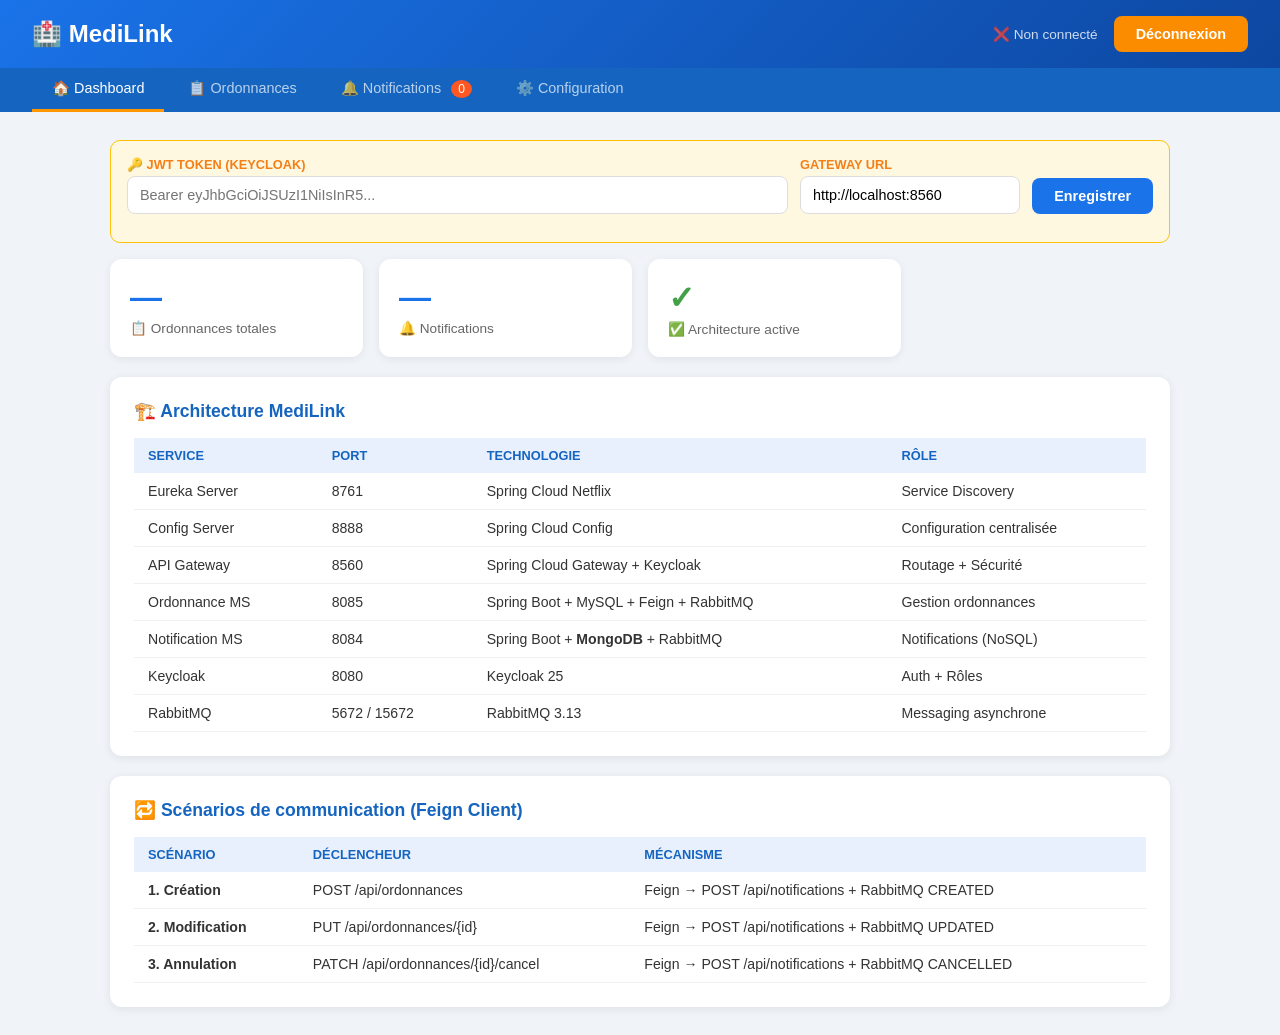
==== frontend/index.html @ 3131ebb3 "feat: add frontend dashboard with JWT auth" ====
<!DOCTYPE html>
<html lang="fr">
<head>
  <meta charset="UTF-8" />
  <meta name="viewport" content="width=device-width, initial-scale=1.0"/>
  <title>MediLink — Dashboard</title>
  <style>
    * { box-sizing: border-box; margin: 0; padding: 0; }
    body { font-family: 'Segoe UI', sans-serif; background: #f0f4f8; color: #333; }

    header {
      background: linear-gradient(135deg, #1a73e8, #0d47a1);
      color: white; padding: 16px 32px;
      display: flex; justify-content: space-between; align-items: center;
    }
    header h1 { font-size: 1.5rem; }
    .badge { background: #ff5722; color: white; border-radius: 50%; padding: 2px 7px; font-size: 0.75rem; margin-left: 6px; }

    nav { background: #1565c0; display: flex; gap: 4px; padding: 0 32px; }
    nav button {
      background: none; border: none; color: rgba(255,255,255,.7);
      padding: 12px 20px; cursor: pointer; font-size: 0.9rem; border-bottom: 3px solid transparent;
    }
    nav button.active, nav button:hover { color: white; border-bottom-color: #ff9800; }

    .container { max-width: 1100px; margin: 28px auto; padding: 0 20px; }

    .card {
      background: white; border-radius: 12px; box-shadow: 0 2px 10px rgba(0,0,0,.08);
      padding: 24px; margin-bottom: 20px;
    }
    .card h2 { font-size: 1.1rem; color: #1565c0; margin-bottom: 16px; display: flex; align-items: center; gap: 8px; }

    .form-row { display: flex; flex-wrap: wrap; gap: 12px; margin-bottom: 12px; }
    .form-group { display: flex; flex-direction: column; gap: 4px; flex: 1; min-width: 180px; }
    label { font-size: 0.8rem; color: #666; font-weight: 600; text-transform: uppercase; }
    input, textarea, select {
      padding: 10px 12px; border: 1.5px solid #ddd; border-radius: 8px;
      font-size: 0.9rem; outline: none; transition: border .2s;
    }
    input:focus, textarea:focus, select:focus { border-color: #1a73e8; }

    .btn {
      padding: 10px 22px; border: none; border-radius: 8px;
      cursor: pointer; font-weight: 600; font-size: 0.9rem; transition: all .2s;
    }
    .btn-primary { background: #1a73e8; color: white; }
    .btn-primary:hover { background: #1557b0; }
    .btn-danger  { background: #e53935; color: white; }
    .btn-danger:hover { background: #b71c1c; }
    .btn-warning { background: #fb8c00; color: white; }
    .btn-warning:hover { background: #e65100; }
    .btn-success { background: #43a047; color: white; }
    .btn-success:hover { background: #2e7d32; }

    table { width: 100%; border-collapse: collapse; font-size: 0.88rem; }
    th { background: #e8f0fe; color: #1565c0; padding: 10px 14px; text-align: left; font-size: 0.8rem; text-transform: uppercase; }
    td { padding: 10px 14px; border-bottom: 1px solid #f0f0f0; }
    tr:hover td { background: #fafafa; }

    .status-active   { background: #e8f5e9; color: #2e7d32; padding: 3px 10px; border-radius: 12px; font-size: 0.78rem; font-weight: 600; }
    .status-cancelled{ background: #ffebee; color: #c62828; padding: 3px 10px; border-radius: 12px; font-size: 0.78rem; font-weight: 600; }
    .status-sent     { background: #e3f2fd; color: #1565c0; padding: 3px 10px; border-radius: 12px; font-size: 0.78rem; font-weight: 600; }
    .status-read     { background: #f3e5f5; color: #6a1b9a; padding: 3px 10px; border-radius: 12px; font-size: 0.78rem; font-weight: 600; }

    .alert { padding: 12px 16px; border-radius: 8px; margin-bottom: 14px; font-size: 0.9rem; }
    .alert-success { background: #e8f5e9; color: #2e7d32; border-left: 4px solid #43a047; }
    .alert-error   { background: #ffebee; color: #c62828; border-left: 4px solid #e53935; }
    .alert-info    { background: #e3f2fd; color: #1565c0; border-left: 4px solid #1a73e8; }

    .tab-content { display: none; }
    .tab-content.active { display: block; }

    .grid3 { display: grid; grid-template-columns: repeat(auto-fill, minmax(220px, 1fr)); gap: 16px; margin-bottom: 20px; }
    .stat-card { background: white; border-radius: 12px; padding: 20px; box-shadow: 0 2px 8px rgba(0,0,0,.07); }
    .stat-card .value { font-size: 2rem; font-weight: 700; color: #1a73e8; }
    .stat-card .label { font-size: 0.85rem; color: #666; margin-top: 4px; }

    .token-section { background: #fff8e1; border: 1.5px solid #ffc107; border-radius: 10px; padding: 16px; margin-bottom: 16px; }
    .token-section label { color: #f57f17; }

    #msgBox { min-height: 20px; }
    #notifMsgBox { min-height: 20px; }
  </style>
</head>
<body>

<header>
  <h1>🏥 MediLink</h1>
  <div style="display:flex;align-items:center;gap:16px">
    <span id="tokenStatus" style="font-size:0.85rem;opacity:.8">Non connecté</span>
    <button class="btn btn-warning" onclick="clearToken()">Déconnexion</button>
  </div>
</header>

<nav>
  <button class="active" onclick="showTab('home', this)">🏠 Dashboard</button>
  <button onclick="showTab('ordonnances', this)">📋 Ordonnances</button>
  <button onclick="showTab('notifications', this)">🔔 Notifications <span class="badge" id="notifBadge">0</span></button>
  <button onclick="showTab('config', this)">⚙️ Configuration</button>
</nav>

<div class="container">

  <!-- ===== TOKEN CONFIG ===== -->
  <div class="token-section">
    <div class="form-row" style="align-items:flex-end">
      <div class="form-group" style="flex:3">
        <label>🔑 JWT Token (Keycloak)</label>
        <input type="text" id="jwtToken" placeholder="Bearer eyJhbGciOiJSUzI1NiIsInR5..." />
      </div>
      <div class="form-group" style="flex:1;min-width:140px">
        <label>Gateway URL</label>
        <input type="text" id="gatewayUrl" value="http://localhost:8560" />
      </div>
      <button class="btn btn-primary" onclick="saveConfig()">Enregistrer</button>
    </div>
  </div>

  <!-- ===== HOME ===== -->
  <div id="tab-home" class="tab-content active">
    <div class="grid3">
      <div class="stat-card">
        <div class="value" id="statOrd">—</div>
        <div class="label">📋 Ordonnances totales</div>
      </div>
      <div class="stat-card">
        <div class="value" id="statNotif">—</div>
        <div class="label">🔔 Notifications</div>
      </div>
      <div class="stat-card">
        <div class="value" style="color:#43a047">✓</div>
        <div class="label">✅ Architecture active</div>
      </div>
    </div>

    <div class="card">
      <h2>🏗️ Architecture MediLink</h2>
      <table>
        <thead><tr><th>Service</th><th>Port</th><th>Technologie</th><th>Rôle</th></tr></thead>
        <tbody>
          <tr><td>Eureka Server</td><td>8761</td><td>Spring Cloud Netflix</td><td>Service Discovery</td></tr>
          <tr><td>Config Server</td><td>8888</td><td>Spring Cloud Config</td><td>Configuration centralisée</td></tr>
          <tr><td>API Gateway</td><td>8560</td><td>Spring Cloud Gateway + Keycloak</td><td>Routage + Sécurité</td></tr>
          <tr><td>Ordonnance MS</td><td>8085</td><td>Spring Boot + MySQL + Feign + RabbitMQ</td><td>Gestion ordonnances</td></tr>
          <tr><td>Notification MS</td><td>8084</td><td>Spring Boot + <strong>MongoDB</strong> + RabbitMQ</td><td>Notifications (NoSQL)</td></tr>
          <tr><td>Keycloak</td><td>8080</td><td>Keycloak 25</td><td>Auth + Rôles</td></tr>
          <tr><td>RabbitMQ</td><td>5672 / 15672</td><td>RabbitMQ 3.13</td><td>Messaging asynchrone</td></tr>
        </tbody>
      </table>
    </div>

    <div class="card">
      <h2>🔁 Scénarios de communication (Feign Client)</h2>
      <table>
        <thead><tr><th>Scénario</th><th>Déclencheur</th><th>Mécanisme</th></tr></thead>
        <tbody>
          <tr><td><strong>1. Création</strong></td><td>POST /api/ordonnances</td><td>Feign → POST /api/notifications + RabbitMQ CREATED</td></tr>
          <tr><td><strong>2. Modification</strong></td><td>PUT /api/ordonnances/{id}</td><td>Feign → POST /api/notifications + RabbitMQ UPDATED</td></tr>
          <tr><td><strong>3. Annulation</strong></td><td>PATCH /api/ordonnances/{id}/cancel</td><td>Feign → POST /api/notifications + RabbitMQ CANCELLED</td></tr>
        </tbody>
      </table>
    </div>
  </div>

  <!-- ===== ORDONNANCES ===== -->
  <div id="tab-ordonnances" class="tab-content">
    <div id="msgBox"></div>

    <div class="card">
      <h2>➕ Créer une ordonnance</h2>
      <div class="form-row">
        <div class="form-group">
          <label>ID Médecin</label>
          <input type="number" id="doctorId" value="1" />
        </div>
        <div class="form-group">
          <label>Nom Médecin</label>
          <input type="text" id="doctorName" value="Dr. Ben Ali" />
        </div>
        <div class="form-group">
          <label>ID Patient</label>
          <input type="number" id="patientId" value="2" />
        </div>
        <div class="form-group">
          <label>Nom Patient</label>
          <input type="text" id="patientName" value="Ahmed Trabelsi" />
        </div>
      </div>
      <div class="form-row">
        <div class="form-group" style="flex:2">
          <label>Diagnostic</label>
          <input type="text" id="diagnosis" value="Hypertension artérielle" />
        </div>
        <div class="form-group" style="flex:2">
          <label>Médicaments (séparés par virgule)</label>
          <input type="text" id="medications" value="Amlodipine 5mg, Lisinopril 10mg" />
        </div>
      </div>
      <div class="form-row">
        <div class="form-group">
          <label>Notes</label>
          <input type="text" id="notes" value="Prendre le matin à jeun" />
        </div>
      </div>
      <button class="btn btn-primary" onclick="createOrdonnance()">Créer l'ordonnance</button>
    </div>

    <div class="card">
      <h2>📋 Liste des ordonnances</h2>
      <div style="display:flex;gap:10px;margin-bottom:14px">
        <button class="btn btn-primary" onclick="loadOrdonnances()">🔄 Actualiser</button>
        <input type="number" id="filterPatientId" placeholder="Filtrer par patientId" style="padding:8px 12px;border:1.5px solid #ddd;border-radius:8px;"/>
        <button class="btn btn-warning" onclick="filterByPatient()">Filtrer</button>
      </div>
      <div id="ordonnancesTable"><em style="color:#999">Cliquez sur Actualiser...</em></div>
    </div>
  </div>

  <!-- ===== NOTIFICATIONS ===== -->
  <div id="tab-notifications" class="tab-content">
    <div id="notifMsgBox"></div>

    <div class="card">
      <h2>🔔 Notifications par utilisateur</h2>
      <div class="form-row" style="align-items:flex-end">
        <div class="form-group">
          <label>User ID</label>
          <input type="number" id="notifUserId" value="2" />
        </div>
        <button class="btn btn-primary" onclick="loadNotifications()">Charger</button>
        <button class="btn btn-primary" onclick="loadAllNotifications()">Toutes les notifs</button>
      </div>
    </div>

    <div class="card">
      <h2>📬 Résultat</h2>
      <div id="notificationsTable"><em style="color:#999">Cliquez sur Charger...</em></div>
    </div>
  </div>

  <!-- ===== CONFIG ===== -->
  <div id="tab-config" class="tab-content">
    <div class="card">
      <h2>⚙️ Obtenir un Token Keycloak</h2>
      <div class="alert alert-info">
        Configurez le realm <strong>medilink</strong> dans Keycloak sur <a href="http://localhost:8080" target="_blank">http://localhost:8080</a>
        puis créez les rôles : <strong>DOCTOR</strong>, <strong>PATIENT</strong>, <strong>ADMIN</strong>
      </div>
      <div class="form-row">
        <div class="form-group">
          <label>Username</label>
          <input type="text" id="kcUser" value="doctor1" />
        </div>
        <div class="form-group">
          <label>Password</label>
          <input type="password" id="kcPass" value="password" />
        </div>
        <div class="form-group">
          <label>Client ID</label>
          <input type="text" id="kcClient" value="medilink-client" />
        </div>
      </div>
      <button class="btn btn-primary" onclick="getToken()">Obtenir Token</button>
      <div id="tokenResult" style="margin-top:12px;word-break:break-all;font-size:0.8rem;"></div>
    </div>

    <div class="card">
      <h2>📖 Guide de démarrage rapide</h2>
      <ol style="padding-left:20px;line-height:2">
        <li>Lancer : <code>docker-compose up --build</code></li>
        <li>Attendre que tous les services soient UP (~2-3 min)</li>
        <li>Ouvrir Keycloak : <a href="http://localhost:8080" target="_blank">http://localhost:8080</a> (admin/admin)</li>
        <li>Créer realm <strong>medilink</strong> avec client <strong>medilink-client</strong></li>
        <li>Créer rôles : <strong>DOCTOR</strong>, <strong>PATIENT</strong>, <strong>ADMIN</strong></li>
        <li>Créer un user avec rôle DOCTOR, obtenir son token ici</li>
        <li>Coller le token dans le champ JWT en haut et tester les APIs</li>
        <li>Eureka : <a href="http://localhost:8761" target="_blank">http://localhost:8761</a></li>
        <li>RabbitMQ UI : <a href="http://localhost:15672" target="_blank">http://localhost:15672</a> (guest/guest)</li>
        <li>Swagger Ordonnances : <a href="http://localhost:8085/swagger-ui.html" target="_blank">http://localhost:8085/swagger-ui.html</a></li>
        <li>Swagger Notifications : <a href="http://localhost:8084/swagger-ui.html" target="_blank">http://localhost:8084/swagger-ui.html</a></li>
      </ol>
    </div>
  </div>

</div>

<script>
  let TOKEN = localStorage.getItem('ml_token') || '';
  let GATEWAY = localStorage.getItem('ml_gateway') || 'http://localhost:8560';

  document.getElementById('jwtToken').value = TOKEN;
  document.getElementById('gatewayUrl').value = GATEWAY;
  updateTokenStatus();

  function saveConfig() {
    TOKEN = document.getElementById('jwtToken').value.trim();
    GATEWAY = document.getElementById('gatewayUrl').value.trim();
    localStorage.setItem('ml_token', TOKEN);
    localStorage.setItem('ml_gateway', GATEWAY);
    updateTokenStatus();
    showMsg('msgBox', 'Configuration enregistrée!', 'success');
  }

  function clearToken() {
    TOKEN = ''; localStorage.removeItem('ml_token');
    document.getElementById('jwtToken').value = '';
    updateTokenStatus();
  }

  function updateTokenStatus() {
    const el = document.getElementById('tokenStatus');
    el.textContent = TOKEN ? '✅ Token configuré' : '❌ Non connecté';
  }

  function headers() {
    return { 'Content-Type': 'application/json', 'Authorization': 'Bearer ' + TOKEN };
  }

  function showMsg(box, msg, type) {
    document.getElementById(box).innerHTML =
      `<div class="alert alert-${type}">${msg}</div>`;
    setTimeout(() => { document.getElementById(box).innerHTML = ''; }, 4000);
  }

  function showTab(name, btn) {
    document.querySelectorAll('.tab-content').forEach(t => t.classList.remove('active'));
    document.querySelectorAll('nav button').forEach(b => b.classList.remove('active'));
    document.getElementById('tab-' + name).classList.add('active');
    btn.classList.add('active');
    if (name === 'home') loadStats();
  }

  // ===== ORDONNANCES =====
  async function createOrdonnance() {
    const meds = document.getElementById('medications').value.split(',').map(m => m.trim());
    const body = {
      doctorId: +document.getElementById('doctorId').value,
      doctorName: document.getElementById('doctorName').value,
      patientId: +document.getElementById('patientId').value,
      patientName: document.getElementById('patientName').value,
      diagnosis: document.getElementById('diagnosis').value,
      medications: meds,
      notes: document.getElementById('notes').value
    };
    try {
      const res = await fetch(GATEWAY + '/api/ordonnances', {
        method: 'POST', headers: headers(), body: JSON.stringify(body)
      });
      if (res.ok) {
        const data = await res.json();
        showMsg('msgBox', `✅ Ordonnance #${data.id} créée! Le patient a été notifié via Feign + RabbitMQ.`, 'success');
        loadOrdonnances();
      } else {
        showMsg('msgBox', `❌ Erreur ${res.status}: ${await res.text()}`, 'error');
      }
    } catch(e) {
      showMsg('msgBox', '❌ Impossible de joindre le Gateway. Vérifiez que les services sont démarrés.', 'error');
    }
  }

  async function loadOrdonnances() {
    try {
      const res = await fetch(GATEWAY + '/api/ordonnances', { headers: headers() });
      if (!res.ok) { showMsg('msgBox', `❌ Erreur ${res.status}`, 'error'); return; }
      const data = await res.json();
      renderOrdonnances(data);
    } catch(e) {
      document.getElementById('ordonnancesTable').innerHTML = '<em style="color:red">Erreur de connexion.</em>';
    }
  }

  async function filterByPatient() {
    const pid = document.getElementById('filterPatientId').value;
    if (!pid) { loadOrdonnances(); return; }
    try {
      const res = await fetch(GATEWAY + '/api/ordonnances/patient/' + pid, { headers: headers() });
      const data = await res.json();
      renderOrdonnances(data);
    } catch(e) {
      showMsg('msgBox', '❌ Erreur filtrage.', 'error');
    }
  }

  function renderOrdonnances(data) {
    if (!data.length) { document.getElementById('ordonnancesTable').innerHTML = '<em>Aucune ordonnance.</em>'; return; }
    let html = `<table><thead><tr><th>ID</th><th>Patient</th><th>Médecin</th><th>Diagnostic</th><th>Date</th><th>Statut</th><th>Actions</th></tr></thead><tbody>`;
    data.forEach(o => {
      const s = (o.status||'ACTIVE').toLowerCase();
      html += `<tr>
        <td>${o.id}</td><td>${o.patientName}</td><td>${o.doctorName}</td>
        <td>${o.diagnosis}</td><td>${o.dateCreation||'—'}</td>
        <td><span class="status-${s}">${o.status||'ACTIVE'}</span></td>
        <td style="display:flex;gap:6px">
          <button class="btn btn-warning" style="padding:5px 10px;font-size:0.8rem" onclick="cancelOrdonnance(${o.id})">Annuler</button>
          <button class="btn btn-danger" style="padding:5px 10px;font-size:0.8rem" onclick="deleteOrdonnance(${o.id})">Suppr.</button>
        </td>
      </tr>`;
    });
    html += '</tbody></table>';
    document.getElementById('ordonnancesTable').innerHTML = html;
  }

  async function cancelOrdonnance(id) {
    try {
      const res = await fetch(GATEWAY + '/api/ordonnances/' + id + '/cancel', { method: 'PATCH', headers: headers() });
      if (res.ok) {
        showMsg('msgBox', `✅ Ordonnance #${id} annulée! Patient notifié via Feign (Scénario 3).`, 'success');
        loadOrdonnances();
      } else showMsg('msgBox', `❌ Erreur ${res.status}`, 'error');
    } catch(e) { showMsg('msgBox', '❌ Erreur connexion.', 'error'); }
  }

  async function deleteOrdonnance(id) {
    if (!confirm('Supprimer l\'ordonnance #' + id + ' ?')) return;
    try {
      const res = await fetch(GATEWAY + '/api/ordonnances/' + id, { method: 'DELETE', headers: headers() });
      if (res.ok) { showMsg('msgBox', `✅ Ordonnance #${id} supprimée.`, 'success'); loadOrdonnances(); }
      else showMsg('msgBox', `❌ Erreur ${res.status}`, 'error');
    } catch(e) { showMsg('msgBox', '❌ Erreur connexion.', 'error'); }
  }

  // ===== NOTIFICATIONS =====
  async function loadNotifications() {
    const uid = document.getElementById('notifUserId').value;
    try {
      const res = await fetch(GATEWAY + '/api/notifications/user/' + uid, { headers: headers() });
      const data = await res.json();
      renderNotifications(data);
      document.getElementById('notifBadge').textContent = data.filter(n => n.status === 'SENT').length;
    } catch(e) {
      document.getElementById('notificationsTable').innerHTML = '<em style="color:red">Erreur de connexion.</em>';
    }
  }

  async function loadAllNotifications() {
    try {
      const res = await fetch(GATEWAY + '/api/notifications', { headers: headers() });
      const data = await res.json();
      renderNotifications(data);
    } catch(e) {
      document.getElementById('notificationsTable').innerHTML = '<em style="color:red">Erreur.</em>';
    }
  }

  function renderNotifications(data) {
    if (!data.length) { document.getElementById('notificationsTable').innerHTML = '<em>Aucune notification.</em>'; return; }
    let html = `<table><thead><tr><th>ID</th><th>Type</th><th>Message</th><th>Statut</th><th>Date</th><th>Action</th></tr></thead><tbody>`;
    data.forEach(n => {
      const s = (n.status||'').toLowerCase();
      html += `<tr>
        <td style="font-size:0.75rem">${n.id}</td>
        <td><code style="font-size:0.78rem">${n.type}</code></td>
        <td style="max-width:300px;font-size:0.82rem">${n.message}</td>
        <td><span class="status-${s}">${n.status}</span></td>
        <td style="font-size:0.8rem">${n.createdAt ? n.createdAt.replace('T',' ').substring(0,16) : '—'}</td>
        <td>${n.status === 'SENT'
          ? `<button class="btn btn-success" style="padding:4px 10px;font-size:0.78rem" onclick="markRead('${n.id}')">Lu</button>`
          : '✓'}</td>
      </tr>`;
    });
    html += '</tbody></table>';
    document.getElementById('notificationsTable').innerHTML = html;
  }

  async function markRead(id) {
    try {
      await fetch(GATEWAY + '/api/notifications/' + id + '/read', { method: 'PATCH', headers: headers() });
      loadNotifications();
    } catch(e) {}
  }

  // ===== STATS =====
  async function loadStats() {
    try {
      const res = await fetch(GATEWAY + '/api/ordonnances', { headers: headers() });
      if (res.ok) document.getElementById('statOrd').textContent = (await res.json()).length;
    } catch(e) {}
    try {
      const res = await fetch(GATEWAY + '/api/notifications', { headers: headers() });
      if (res.ok) document.getElementById('statNotif').textContent = (await res.json()).length;
    } catch(e) {}
  }

  // ===== TOKEN =====
  async function getToken() {
    const user = document.getElementById('kcUser').value;
    const pass = document.getElementById('kcPass').value;
    const client = document.getElementById('kcClient').value;
    const url = 'http://localhost:8080/realms/medilink/protocol/openid-connect/token';
    try {
      const res = await fetch(url, {
        method: 'POST',
        headers: { 'Content-Type': 'application/x-www-form-urlencoded' },
        body: new URLSearchParams({
          grant_type: 'password', client_id: client,
          username: user, password: pass
        })
      });
      const data = await res.json();
      if (data.access_token) {
        TOKEN = data.access_token;
        localStorage.setItem('ml_token', TOKEN);
        document.getElementById('jwtToken').value = TOKEN;
        document.getElementById('tokenResult').innerHTML = `<div class="alert alert-success">✅ Token obtenu! Valide ${data.expires_in}s.<br><small>${TOKEN.substring(0,80)}...</small></div>`;
        updateTokenStatus();
      } else {
        document.getElementById('tokenResult').innerHTML = `<div class="alert alert-error">❌ ${JSON.stringify(data)}</div>`;
      }
    } catch(e) {
      document.getElementById('tokenResult').innerHTML = `<div class="alert alert-error">❌ Keycloak inaccessible. Vérifiez qu'il tourne sur le port 8080.</div>`;
    }
  }
</script>
</body>
</html>
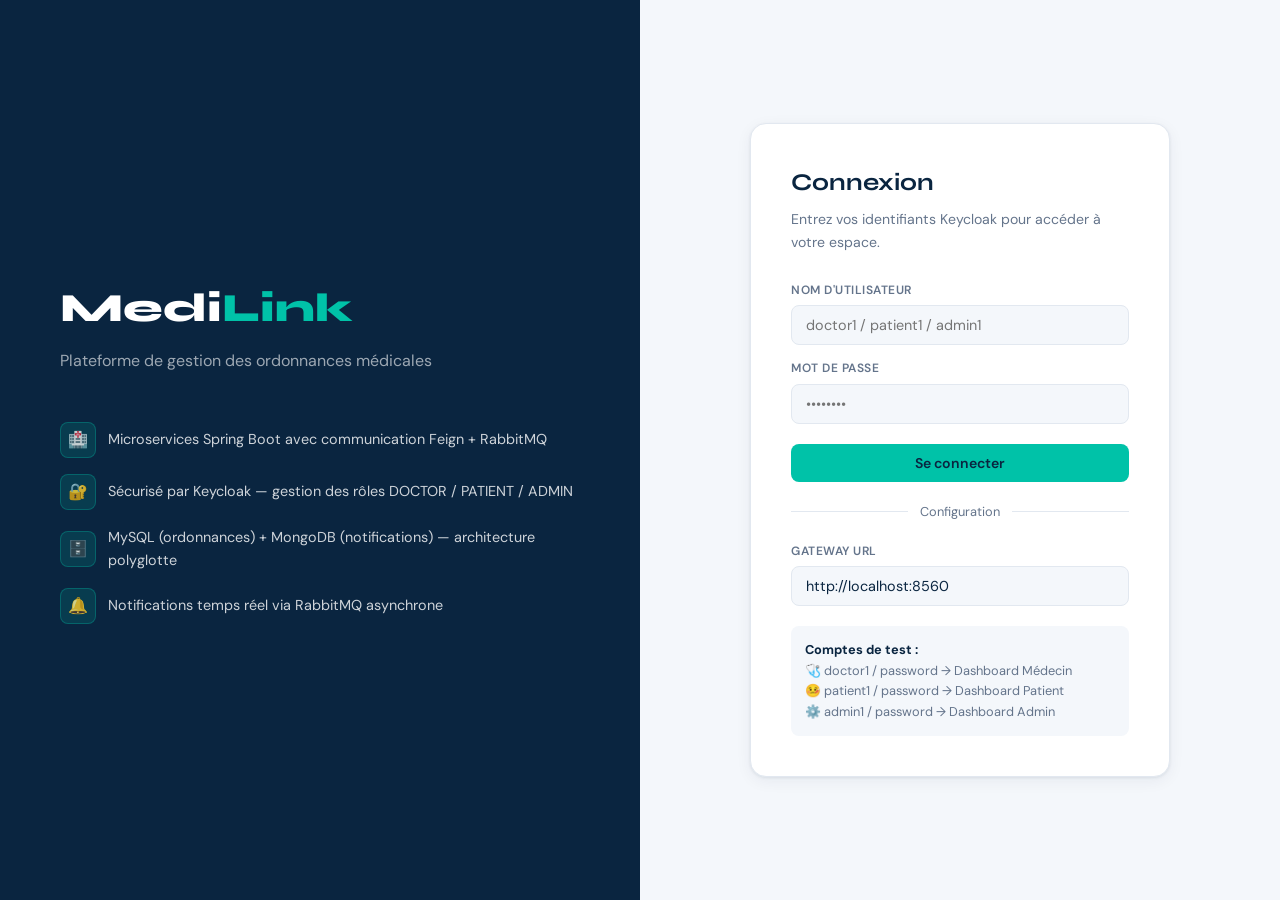
==== commit 762b6c58: "Update frontend dashboards and assets" ====
--- a/frontend/index.html
+++ b/frontend/index.html
@@ -1,516 +1,120 @@
 <!DOCTYPE html>
 <html lang="fr">
 <head>
-  <meta charset="UTF-8" />
+  <meta charset="UTF-8"/>
   <meta name="viewport" content="width=device-width, initial-scale=1.0"/>
-  <title>MediLink — Dashboard</title>
-  <style>
-    * { box-sizing: border-box; margin: 0; padding: 0; }
-    body { font-family: 'Segoe UI', sans-serif; background: #f0f4f8; color: #333; }
-
-    header {
-      background: linear-gradient(135deg, #1a73e8, #0d47a1);
-      color: white; padding: 16px 32px;
-      display: flex; justify-content: space-between; align-items: center;
-    }
-    header h1 { font-size: 1.5rem; }
-    .badge { background: #ff5722; color: white; border-radius: 50%; padding: 2px 7px; font-size: 0.75rem; margin-left: 6px; }
-
-    nav { background: #1565c0; display: flex; gap: 4px; padding: 0 32px; }
-    nav button {
-      background: none; border: none; color: rgba(255,255,255,.7);
-      padding: 12px 20px; cursor: pointer; font-size: 0.9rem; border-bottom: 3px solid transparent;
-    }
-    nav button.active, nav button:hover { color: white; border-bottom-color: #ff9800; }
-
-    .container { max-width: 1100px; margin: 28px auto; padding: 0 20px; }
-
-    .card {
-      background: white; border-radius: 12px; box-shadow: 0 2px 10px rgba(0,0,0,.08);
-      padding: 24px; margin-bottom: 20px;
-    }
-    .card h2 { font-size: 1.1rem; color: #1565c0; margin-bottom: 16px; display: flex; align-items: center; gap: 8px; }
-
-    .form-row { display: flex; flex-wrap: wrap; gap: 12px; margin-bottom: 12px; }
-    .form-group { display: flex; flex-direction: column; gap: 4px; flex: 1; min-width: 180px; }
-    label { font-size: 0.8rem; color: #666; font-weight: 600; text-transform: uppercase; }
-    input, textarea, select {
-      padding: 10px 12px; border: 1.5px solid #ddd; border-radius: 8px;
-      font-size: 0.9rem; outline: none; transition: border .2s;
-    }
-    input:focus, textarea:focus, select:focus { border-color: #1a73e8; }
-
-    .btn {
-      padding: 10px 22px; border: none; border-radius: 8px;
-      cursor: pointer; font-weight: 600; font-size: 0.9rem; transition: all .2s;
-    }
-    .btn-primary { background: #1a73e8; color: white; }
-    .btn-primary:hover { background: #1557b0; }
-    .btn-danger  { background: #e53935; color: white; }
-    .btn-danger:hover { background: #b71c1c; }
-    .btn-warning { background: #fb8c00; color: white; }
-    .btn-warning:hover { background: #e65100; }
-    .btn-success { background: #43a047; color: white; }
-    .btn-success:hover { background: #2e7d32; }
-
-    table { width: 100%; border-collapse: collapse; font-size: 0.88rem; }
-    th { background: #e8f0fe; color: #1565c0; padding: 10px 14px; text-align: left; font-size: 0.8rem; text-transform: uppercase; }
-    td { padding: 10px 14px; border-bottom: 1px solid #f0f0f0; }
-    tr:hover td { background: #fafafa; }
-
-    .status-active   { background: #e8f5e9; color: #2e7d32; padding: 3px 10px; border-radius: 12px; font-size: 0.78rem; font-weight: 600; }
-    .status-cancelled{ background: #ffebee; color: #c62828; padding: 3px 10px; border-radius: 12px; font-size: 0.78rem; font-weight: 600; }
-    .status-sent     { background: #e3f2fd; color: #1565c0; padding: 3px 10px; border-radius: 12px; font-size: 0.78rem; font-weight: 600; }
-    .status-read     { background: #f3e5f5; color: #6a1b9a; padding: 3px 10px; border-radius: 12px; font-size: 0.78rem; font-weight: 600; }
-
-    .alert { padding: 12px 16px; border-radius: 8px; margin-bottom: 14px; font-size: 0.9rem; }
-    .alert-success { background: #e8f5e9; color: #2e7d32; border-left: 4px solid #43a047; }
-    .alert-error   { background: #ffebee; color: #c62828; border-left: 4px solid #e53935; }
-    .alert-info    { background: #e3f2fd; color: #1565c0; border-left: 4px solid #1a73e8; }
-
-    .tab-content { display: none; }
-    .tab-content.active { display: block; }
-
-    .grid3 { display: grid; grid-template-columns: repeat(auto-fill, minmax(220px, 1fr)); gap: 16px; margin-bottom: 20px; }
-    .stat-card { background: white; border-radius: 12px; padding: 20px; box-shadow: 0 2px 8px rgba(0,0,0,.07); }
-    .stat-card .value { font-size: 2rem; font-weight: 700; color: #1a73e8; }
-    .stat-card .label { font-size: 0.85rem; color: #666; margin-top: 4px; }
-
-    .token-section { background: #fff8e1; border: 1.5px solid #ffc107; border-radius: 10px; padding: 16px; margin-bottom: 16px; }
-    .token-section label { color: #f57f17; }
-
-    #msgBox { min-height: 20px; }
-    #notifMsgBox { min-height: 20px; }
-  </style>
+  <title>MediLink — Connexion</title>
+  <link rel="stylesheet" href="assets/css/medilink.css"/>
 </head>
 <body>
+<div class="login-page">
 
-<header>
-  <h1>🏥 MediLink</h1>
-  <div style="display:flex;align-items:center;gap:16px">
-    <span id="tokenStatus" style="font-size:0.85rem;opacity:.8">Non connecté</span>
-    <button class="btn btn-warning" onclick="clearToken()">Déconnexion</button>
-  </div>
-</header>
+  <!-- LEFT: branding -->
+  <div class="login-left">
+    <div class="login-brand">Medi<span>Link</span></div>
+    <div class="login-subtitle">Plateforme de gestion des ordonnances médicales</div>
 
-<nav>
-  <button class="active" onclick="showTab('home', this)">🏠 Dashboard</button>
-  <button onclick="showTab('ordonnances', this)">📋 Ordonnances</button>
-  <button onclick="showTab('notifications', this)">🔔 Notifications <span class="badge" id="notifBadge">0</span></button>
-  <button onclick="showTab('config', this)">⚙️ Configuration</button>
-</nav>
-
-<div class="container">
-
-  <!-- ===== TOKEN CONFIG ===== -->
-  <div class="token-section">
-    <div class="form-row" style="align-items:flex-end">
-      <div class="form-group" style="flex:3">
-        <label>🔑 JWT Token (Keycloak)</label>
-        <input type="text" id="jwtToken" placeholder="Bearer eyJhbGciOiJSUzI1NiIsInR5..." />
+    <div class="login-features">
+      <div class="login-feature">
+        <div class="login-feature-icon">🏥</div>
+        <div>Microservices Spring Boot avec communication Feign + RabbitMQ</div>
       </div>
-      <div class="form-group" style="flex:1;min-width:140px">
-        <label>Gateway URL</label>
-        <input type="text" id="gatewayUrl" value="http://localhost:8560" />
+      <div class="login-feature">
+        <div class="login-feature-icon">🔐</div>
+        <div>Sécurisé par Keycloak — gestion des rôles DOCTOR / PATIENT / ADMIN</div>
       </div>
-      <button class="btn btn-primary" onclick="saveConfig()">Enregistrer</button>
+      <div class="login-feature">
+        <div class="login-feature-icon">🗄️</div>
+        <div>MySQL (ordonnances) + MongoDB (notifications) — architecture polyglotte</div>
+      </div>
+      <div class="login-feature">
+        <div class="login-feature-icon">🔔</div>
+        <div>Notifications temps réel via RabbitMQ asynchrone</div>
+      </div>
     </div>
   </div>
 
-  <!-- ===== HOME ===== -->
-  <div id="tab-home" class="tab-content active">
-    <div class="grid3">
-      <div class="stat-card">
-        <div class="value" id="statOrd">—</div>
-        <div class="label">📋 Ordonnances totales</div>
+  <!-- RIGHT: login form -->
+  <div class="login-right">
+    <div class="login-card">
+      <h2>Connexion</h2>
+      <p>Entrez vos identifiants Keycloak pour accéder à votre espace.</p>
+
+      <div id="alertBox"></div>
+
+      <div class="form-group" style="margin-bottom:14px">
+        <label>Nom d'utilisateur</label>
+        <input type="text" id="username" placeholder="doctor1 / patient1 / admin1" autocomplete="username"/>
       </div>
-      <div class="stat-card">
-        <div class="value" id="statNotif">—</div>
-        <div class="label">🔔 Notifications</div>
+
+      <div class="form-group" style="margin-bottom:20px">
+        <label>Mot de passe</label>
+        <input type="password" id="password" placeholder="••••••••" autocomplete="current-password"/>
       </div>
-      <div class="stat-card">
-        <div class="value" style="color:#43a047">✓</div>
-        <div class="label">✅ Architecture active</div>
+
+      <button class="btn btn-primary" style="width:100%;justify-content:center" onclick="doLogin()" id="loginBtn">
+        Se connecter
+      </button>
+
+      <div class="divider">Configuration</div>
+
+      <div class="form-group" style="margin-bottom:8px">
+        <label>Gateway URL</label>
+        <input type="text" id="gatewayUrl" value="http://localhost:8560"/>
       </div>
-    </div>
 
-    <div class="card">
-      <h2>🏗️ Architecture MediLink</h2>
-      <table>
-        <thead><tr><th>Service</th><th>Port</th><th>Technologie</th><th>Rôle</th></tr></thead>
-        <tbody>
-          <tr><td>Eureka Server</td><td>8761</td><td>Spring Cloud Netflix</td><td>Service Discovery</td></tr>
-          <tr><td>Config Server</td><td>8888</td><td>Spring Cloud Config</td><td>Configuration centralisée</td></tr>
-          <tr><td>API Gateway</td><td>8560</td><td>Spring Cloud Gateway + Keycloak</td><td>Routage + Sécurité</td></tr>
-          <tr><td>Ordonnance MS</td><td>8085</td><td>Spring Boot + MySQL + Feign + RabbitMQ</td><td>Gestion ordonnances</td></tr>
-          <tr><td>Notification MS</td><td>8084</td><td>Spring Boot + <strong>MongoDB</strong> + RabbitMQ</td><td>Notifications (NoSQL)</td></tr>
-          <tr><td>Keycloak</td><td>8080</td><td>Keycloak 25</td><td>Auth + Rôles</td></tr>
-          <tr><td>RabbitMQ</td><td>5672 / 15672</td><td>RabbitMQ 3.13</td><td>Messaging asynchrone</td></tr>
-        </tbody>
-      </table>
-    </div>
-
-    <div class="card">
-      <h2>🔁 Scénarios de communication (Feign Client)</h2>
-      <table>
-        <thead><tr><th>Scénario</th><th>Déclencheur</th><th>Mécanisme</th></tr></thead>
-        <tbody>
-          <tr><td><strong>1. Création</strong></td><td>POST /api/ordonnances</td><td>Feign → POST /api/notifications + RabbitMQ CREATED</td></tr>
-          <tr><td><strong>2. Modification</strong></td><td>PUT /api/ordonnances/{id}</td><td>Feign → POST /api/notifications + RabbitMQ UPDATED</td></tr>
-          <tr><td><strong>3. Annulation</strong></td><td>PATCH /api/ordonnances/{id}/cancel</td><td>Feign → POST /api/notifications + RabbitMQ CANCELLED</td></tr>
-        </tbody>
-      </table>
-    </div>
-  </div>
-
-  <!-- ===== ORDONNANCES ===== -->
-  <div id="tab-ordonnances" class="tab-content">
-    <div id="msgBox"></div>
-
-    <div class="card">
-      <h2>➕ Créer une ordonnance</h2>
-      <div class="form-row">
-        <div class="form-group">
-          <label>ID Médecin</label>
-          <input type="number" id="doctorId" value="1" />
-        </div>
-        <div class="form-group">
-          <label>Nom Médecin</label>
-          <input type="text" id="doctorName" value="Dr. Ben Ali" />
-        </div>
-        <div class="form-group">
-          <label>ID Patient</label>
-          <input type="number" id="patientId" value="2" />
-        </div>
-        <div class="form-group">
-          <label>Nom Patient</label>
-          <input type="text" id="patientName" value="Ahmed Trabelsi" />
-        </div>
+      <div style="margin-top:20px;padding:14px;background:var(--bg);border-radius:8px;font-size:0.8rem;color:var(--muted)">
+        <strong style="color:var(--text)">Comptes de test :</strong><br/>
+        🩺 doctor1 / password → Dashboard Médecin<br/>
+        🤒 patient1 / password → Dashboard Patient<br/>
+        ⚙️ admin1 / password → Dashboard Admin
       </div>
-      <div class="form-row">
-        <div class="form-group" style="flex:2">
-          <label>Diagnostic</label>
-          <input type="text" id="diagnosis" value="Hypertension artérielle" />
-        </div>
-        <div class="form-group" style="flex:2">
-          <label>Médicaments (séparés par virgule)</label>
-          <input type="text" id="medications" value="Amlodipine 5mg, Lisinopril 10mg" />
-        </div>
-      </div>
-      <div class="form-row">
-        <div class="form-group">
-          <label>Notes</label>
-          <input type="text" id="notes" value="Prendre le matin à jeun" />
-        </div>
-      </div>
-      <button class="btn btn-primary" onclick="createOrdonnance()">Créer l'ordonnance</button>
-    </div>
-
-    <div class="card">
-      <h2>📋 Liste des ordonnances</h2>
-      <div style="display:flex;gap:10px;margin-bottom:14px">
-        <button class="btn btn-primary" onclick="loadOrdonnances()">🔄 Actualiser</button>
-        <input type="number" id="filterPatientId" placeholder="Filtrer par patientId" style="padding:8px 12px;border:1.5px solid #ddd;border-radius:8px;"/>
-        <button class="btn btn-warning" onclick="filterByPatient()">Filtrer</button>
-      </div>
-      <div id="ordonnancesTable"><em style="color:#999">Cliquez sur Actualiser...</em></div>
-    </div>
-  </div>
-
-  <!-- ===== NOTIFICATIONS ===== -->
-  <div id="tab-notifications" class="tab-content">
-    <div id="notifMsgBox"></div>
-
-    <div class="card">
-      <h2>🔔 Notifications par utilisateur</h2>
-      <div class="form-row" style="align-items:flex-end">
-        <div class="form-group">
-          <label>User ID</label>
-          <input type="number" id="notifUserId" value="2" />
-        </div>
-        <button class="btn btn-primary" onclick="loadNotifications()">Charger</button>
-        <button class="btn btn-primary" onclick="loadAllNotifications()">Toutes les notifs</button>
-      </div>
-    </div>
-
-    <div class="card">
-      <h2>📬 Résultat</h2>
-      <div id="notificationsTable"><em style="color:#999">Cliquez sur Charger...</em></div>
-    </div>
-  </div>
-
-  <!-- ===== CONFIG ===== -->
-  <div id="tab-config" class="tab-content">
-    <div class="card">
-      <h2>⚙️ Obtenir un Token Keycloak</h2>
-      <div class="alert alert-info">
-        Configurez le realm <strong>medilink</strong> dans Keycloak sur <a href="http://localhost:8080" target="_blank">http://localhost:8080</a>
-        puis créez les rôles : <strong>DOCTOR</strong>, <strong>PATIENT</strong>, <strong>ADMIN</strong>
-      </div>
-      <div class="form-row">
-        <div class="form-group">
-          <label>Username</label>
-          <input type="text" id="kcUser" value="doctor1" />
-        </div>
-        <div class="form-group">
-          <label>Password</label>
-          <input type="password" id="kcPass" value="password" />
-        </div>
-        <div class="form-group">
-          <label>Client ID</label>
-          <input type="text" id="kcClient" value="medilink-client" />
-        </div>
-      </div>
-      <button class="btn btn-primary" onclick="getToken()">Obtenir Token</button>
-      <div id="tokenResult" style="margin-top:12px;word-break:break-all;font-size:0.8rem;"></div>
-    </div>
-
-    <div class="card">
-      <h2>📖 Guide de démarrage rapide</h2>
-      <ol style="padding-left:20px;line-height:2">
-        <li>Lancer : <code>docker-compose up --build</code></li>
-        <li>Attendre que tous les services soient UP (~2-3 min)</li>
-        <li>Ouvrir Keycloak : <a href="http://localhost:8080" target="_blank">http://localhost:8080</a> (admin/admin)</li>
-        <li>Créer realm <strong>medilink</strong> avec client <strong>medilink-client</strong></li>
-        <li>Créer rôles : <strong>DOCTOR</strong>, <strong>PATIENT</strong>, <strong>ADMIN</strong></li>
-        <li>Créer un user avec rôle DOCTOR, obtenir son token ici</li>
-        <li>Coller le token dans le champ JWT en haut et tester les APIs</li>
-        <li>Eureka : <a href="http://localhost:8761" target="_blank">http://localhost:8761</a></li>
-        <li>RabbitMQ UI : <a href="http://localhost:15672" target="_blank">http://localhost:15672</a> (guest/guest)</li>
-        <li>Swagger Ordonnances : <a href="http://localhost:8085/swagger-ui.html" target="_blank">http://localhost:8085/swagger-ui.html</a></li>
-        <li>Swagger Notifications : <a href="http://localhost:8084/swagger-ui.html" target="_blank">http://localhost:8084/swagger-ui.html</a></li>
-      </ol>
     </div>
   </div>
 
 </div>
 
+<script src="assets/js/auth.js"></script>
 <script>
-  let TOKEN = localStorage.getItem('ml_token') || '';
-  let GATEWAY = localStorage.getItem('ml_gateway') || 'http://localhost:8560';
+  // If already logged in, redirect
+  if (getToken()) redirectByRole();
 
-  document.getElementById('jwtToken').value = TOKEN;
-  document.getElementById('gatewayUrl').value = GATEWAY;
-  updateTokenStatus();
-
-  function saveConfig() {
-    TOKEN = document.getElementById('jwtToken').value.trim();
-    GATEWAY = document.getElementById('gatewayUrl').value.trim();
-    localStorage.setItem('ml_token', TOKEN);
-    localStorage.setItem('ml_gateway', GATEWAY);
-    updateTokenStatus();
-    showMsg('msgBox', 'Configuration enregistrée!', 'success');
+  function showAlert(msg, type) {
+    document.getElementById('alertBox').innerHTML =
+      `<div class="alert alert-${type}">${msg}</div>`;
   }
 
-  function clearToken() {
-    TOKEN = ''; localStorage.removeItem('ml_token');
-    document.getElementById('jwtToken').value = '';
-    updateTokenStatus();
-  }
+  async function doLogin() {
+    const username = document.getElementById('username').value.trim();
+    const password = document.getElementById('password').value.trim();
+    const gw = document.getElementById('gatewayUrl').value.trim();
 
-  function updateTokenStatus() {
-    const el = document.getElementById('tokenStatus');
-    el.textContent = TOKEN ? '✅ Token configuré' : '❌ Non connecté';
-  }
+    if (!username || !password) {
+      showAlert('Veuillez remplir tous les champs.', 'error');
+      return;
+    }
 
-  function headers() {
-    return { 'Content-Type': 'application/json', 'Authorization': 'Bearer ' + TOKEN };
-  }
+    // Override GATEWAY if changed
+    if (gw) window.GATEWAY_OVERRIDE = gw;
 
-  function showMsg(box, msg, type) {
-    document.getElementById(box).innerHTML =
-      `<div class="alert alert-${type}">${msg}</div>`;
-    setTimeout(() => { document.getElementById(box).innerHTML = ''; }, 4000);
-  }
+    const btn = document.getElementById('loginBtn');
+    btn.textContent = 'Connexion...';
+    btn.disabled = true;
 
-  function showTab(name, btn) {
-    document.querySelectorAll('.tab-content').forEach(t => t.classList.remove('active'));
-    document.querySelectorAll('nav button').forEach(b => b.classList.remove('active'));
-    document.getElementById('tab-' + name).classList.add('active');
-    btn.classList.add('active');
-    if (name === 'home') loadStats();
-  }
-
-  // ===== ORDONNANCES =====
-  async function createOrdonnance() {
-    const meds = document.getElementById('medications').value.split(',').map(m => m.trim());
-    const body = {
-      doctorId: +document.getElementById('doctorId').value,
-      doctorName: document.getElementById('doctorName').value,
-      patientId: +document.getElementById('patientId').value,
-      patientName: document.getElementById('patientName').value,
-      diagnosis: document.getElementById('diagnosis').value,
-      medications: meds,
-      notes: document.getElementById('notes').value
-    };
     try {
-      const res = await fetch(GATEWAY + '/api/ordonnances', {
-        method: 'POST', headers: headers(), body: JSON.stringify(body)
-      });
-      if (res.ok) {
-        const data = await res.json();
-        showMsg('msgBox', `✅ Ordonnance #${data.id} créée! Le patient a été notifié via Feign + RabbitMQ.`, 'success');
-        loadOrdonnances();
-      } else {
-        showMsg('msgBox', `❌ Erreur ${res.status}: ${await res.text()}`, 'error');
-      }
-    } catch(e) {
-      showMsg('msgBox', '❌ Impossible de joindre le Gateway. Vérifiez que les services sont démarrés.', 'error');
+      await login(username, password);
+      redirectByRole();
+    } catch (e) {
+      showAlert('❌ ' + e.message, 'error');
+      btn.textContent = 'Se connecter';
+      btn.disabled = false;
     }
   }
 
-  async function loadOrdonnances() {
-    try {
-      const res = await fetch(GATEWAY + '/api/ordonnances', { headers: headers() });
-      if (!res.ok) { showMsg('msgBox', `❌ Erreur ${res.status}`, 'error'); return; }
-      const data = await res.json();
-      renderOrdonnances(data);
-    } catch(e) {
-      document.getElementById('ordonnancesTable').innerHTML = '<em style="color:red">Erreur de connexion.</em>';
-    }
-  }
-
-  async function filterByPatient() {
-    const pid = document.getElementById('filterPatientId').value;
-    if (!pid) { loadOrdonnances(); return; }
-    try {
-      const res = await fetch(GATEWAY + '/api/ordonnances/patient/' + pid, { headers: headers() });
-      const data = await res.json();
-      renderOrdonnances(data);
-    } catch(e) {
-      showMsg('msgBox', '❌ Erreur filtrage.', 'error');
-    }
-  }
-
-  function renderOrdonnances(data) {
-    if (!data.length) { document.getElementById('ordonnancesTable').innerHTML = '<em>Aucune ordonnance.</em>'; return; }
-    let html = `<table><thead><tr><th>ID</th><th>Patient</th><th>Médecin</th><th>Diagnostic</th><th>Date</th><th>Statut</th><th>Actions</th></tr></thead><tbody>`;
-    data.forEach(o => {
-      const s = (o.status||'ACTIVE').toLowerCase();
-      html += `<tr>
-        <td>${o.id}</td><td>${o.patientName}</td><td>${o.doctorName}</td>
-        <td>${o.diagnosis}</td><td>${o.dateCreation||'—'}</td>
-        <td><span class="status-${s}">${o.status||'ACTIVE'}</span></td>
-        <td style="display:flex;gap:6px">
-          <button class="btn btn-warning" style="padding:5px 10px;font-size:0.8rem" onclick="cancelOrdonnance(${o.id})">Annuler</button>
-          <button class="btn btn-danger" style="padding:5px 10px;font-size:0.8rem" onclick="deleteOrdonnance(${o.id})">Suppr.</button>
-        </td>
-      </tr>`;
-    });
-    html += '</tbody></table>';
-    document.getElementById('ordonnancesTable').innerHTML = html;
-  }
-
-  async function cancelOrdonnance(id) {
-    try {
-      const res = await fetch(GATEWAY + '/api/ordonnances/' + id + '/cancel', { method: 'PATCH', headers: headers() });
-      if (res.ok) {
-        showMsg('msgBox', `✅ Ordonnance #${id} annulée! Patient notifié via Feign (Scénario 3).`, 'success');
-        loadOrdonnances();
-      } else showMsg('msgBox', `❌ Erreur ${res.status}`, 'error');
-    } catch(e) { showMsg('msgBox', '❌ Erreur connexion.', 'error'); }
-  }
-
-  async function deleteOrdonnance(id) {
-    if (!confirm('Supprimer l\'ordonnance #' + id + ' ?')) return;
-    try {
-      const res = await fetch(GATEWAY + '/api/ordonnances/' + id, { method: 'DELETE', headers: headers() });
-      if (res.ok) { showMsg('msgBox', `✅ Ordonnance #${id} supprimée.`, 'success'); loadOrdonnances(); }
-      else showMsg('msgBox', `❌ Erreur ${res.status}`, 'error');
-    } catch(e) { showMsg('msgBox', '❌ Erreur connexion.', 'error'); }
-  }
-
-  // ===== NOTIFICATIONS =====
-  async function loadNotifications() {
-    const uid = document.getElementById('notifUserId').value;
-    try {
-      const res = await fetch(GATEWAY + '/api/notifications/user/' + uid, { headers: headers() });
-      const data = await res.json();
-      renderNotifications(data);
-      document.getElementById('notifBadge').textContent = data.filter(n => n.status === 'SENT').length;
-    } catch(e) {
-      document.getElementById('notificationsTable').innerHTML = '<em style="color:red">Erreur de connexion.</em>';
-    }
-  }
-
-  async function loadAllNotifications() {
-    try {
-      const res = await fetch(GATEWAY + '/api/notifications', { headers: headers() });
-      const data = await res.json();
-      renderNotifications(data);
-    } catch(e) {
-      document.getElementById('notificationsTable').innerHTML = '<em style="color:red">Erreur.</em>';
-    }
-  }
-
-  function renderNotifications(data) {
-    if (!data.length) { document.getElementById('notificationsTable').innerHTML = '<em>Aucune notification.</em>'; return; }
-    let html = `<table><thead><tr><th>ID</th><th>Type</th><th>Message</th><th>Statut</th><th>Date</th><th>Action</th></tr></thead><tbody>`;
-    data.forEach(n => {
-      const s = (n.status||'').toLowerCase();
-      html += `<tr>
-        <td style="font-size:0.75rem">${n.id}</td>
-        <td><code style="font-size:0.78rem">${n.type}</code></td>
-        <td style="max-width:300px;font-size:0.82rem">${n.message}</td>
-        <td><span class="status-${s}">${n.status}</span></td>
-        <td style="font-size:0.8rem">${n.createdAt ? n.createdAt.replace('T',' ').substring(0,16) : '—'}</td>
-        <td>${n.status === 'SENT'
-          ? `<button class="btn btn-success" style="padding:4px 10px;font-size:0.78rem" onclick="markRead('${n.id}')">Lu</button>`
-          : '✓'}</td>
-      </tr>`;
-    });
-    html += '</tbody></table>';
-    document.getElementById('notificationsTable').innerHTML = html;
-  }
-
-  async function markRead(id) {
-    try {
-      await fetch(GATEWAY + '/api/notifications/' + id + '/read', { method: 'PATCH', headers: headers() });
-      loadNotifications();
-    } catch(e) {}
-  }
-
-  // ===== STATS =====
-  async function loadStats() {
-    try {
-      const res = await fetch(GATEWAY + '/api/ordonnances', { headers: headers() });
-      if (res.ok) document.getElementById('statOrd').textContent = (await res.json()).length;
-    } catch(e) {}
-    try {
-      const res = await fetch(GATEWAY + '/api/notifications', { headers: headers() });
-      if (res.ok) document.getElementById('statNotif').textContent = (await res.json()).length;
-    } catch(e) {}
-  }
-
-  // ===== TOKEN =====
-  async function getToken() {
-    const user = document.getElementById('kcUser').value;
-    const pass = document.getElementById('kcPass').value;
-    const client = document.getElementById('kcClient').value;
-    const url = 'http://localhost:8080/realms/medilink/protocol/openid-connect/token';
-    try {
-      const res = await fetch(url, {
-        method: 'POST',
-        headers: { 'Content-Type': 'application/x-www-form-urlencoded' },
-        body: new URLSearchParams({
-          grant_type: 'password', client_id: client,
-          username: user, password: pass
-        })
-      });
-      const data = await res.json();
-      if (data.access_token) {
-        TOKEN = data.access_token;
-        localStorage.setItem('ml_token', TOKEN);
-        document.getElementById('jwtToken').value = TOKEN;
-        document.getElementById('tokenResult').innerHTML = `<div class="alert alert-success">✅ Token obtenu! Valide ${data.expires_in}s.<br><small>${TOKEN.substring(0,80)}...</small></div>`;
-        updateTokenStatus();
-      } else {
-        document.getElementById('tokenResult').innerHTML = `<div class="alert alert-error">❌ ${JSON.stringify(data)}</div>`;
-      }
-    } catch(e) {
-      document.getElementById('tokenResult').innerHTML = `<div class="alert alert-error">❌ Keycloak inaccessible. Vérifiez qu'il tourne sur le port 8080.</div>`;
-    }
-  }
+  // Allow Enter key
+  document.addEventListener('keydown', e => {
+    if (e.key === 'Enter') doLogin();
+  });
 </script>
 </body>
-</html>
+</html>
--- a/frontend/assets/css/medilink.css
+++ b/frontend/assets/css/medilink.css
@@ -0,0 +1,597 @@
+@import url('https://fonts.googleapis.com/css2?family=DM+Sans:wght@300;400;500;600&family=Syne:wght@700;800&display=swap');
+
+:root {
+  --primary: #0a2540;
+  --accent: #00c2a8;
+  --accent2: #ff6b35;
+  --bg: #f4f7fb;
+  --surface: #ffffff;
+  --border: #e2e8f0;
+  --text: #0a2540;
+  --muted: #64748b;
+  --success: #10b981;
+  --danger: #ef4444;
+  --warning: #f59e0b;
+  --info: #3b82f6;
+  --shadow: 0 1px 3px rgba(10,37,64,0.08), 0 4px 16px rgba(10,37,64,0.06);
+  --radius: 12px;
+}
+
+* { box-sizing: border-box; margin: 0; padding: 0; }
+
+body {
+  font-family: 'DM Sans', sans-serif;
+  background: var(--bg);
+  color: var(--text);
+  font-size: 15px;
+  line-height: 1.6;
+}
+
+/* ── HEADER ── */
+.header {
+  background: var(--primary);
+  color: white;
+  padding: 0 32px;
+  height: 64px;
+  display: flex;
+  align-items: center;
+  justify-content: space-between;
+  position: sticky;
+  top: 0;
+  z-index: 100;
+  box-shadow: 0 2px 12px rgba(10,37,64,0.2);
+}
+
+.header-brand {
+  font-family: 'Syne', sans-serif;
+  font-size: 1.4rem;
+  font-weight: 800;
+  letter-spacing: -0.5px;
+  display: flex;
+  align-items: center;
+  gap: 10px;
+}
+
+.header-brand span {
+  color: var(--accent);
+}
+
+.header-right {
+  display: flex;
+  align-items: center;
+  gap: 16px;
+}
+
+.user-pill {
+  background: rgba(255,255,255,0.1);
+  border: 1px solid rgba(255,255,255,0.2);
+  border-radius: 50px;
+  padding: 6px 14px;
+  font-size: 0.82rem;
+  display: flex;
+  align-items: center;
+  gap: 8px;
+}
+
+.role-badge {
+  background: var(--accent);
+  color: var(--primary);
+  font-size: 0.7rem;
+  font-weight: 600;
+  padding: 2px 8px;
+  border-radius: 50px;
+  text-transform: uppercase;
+  letter-spacing: 0.5px;
+}
+
+/* ── SIDEBAR NAV ── */
+.layout {
+  display: grid;
+  grid-template-columns: 220px 1fr;
+  min-height: calc(100vh - 64px);
+}
+
+.sidebar {
+  background: var(--surface);
+  border-right: 1px solid var(--border);
+  padding: 24px 0;
+}
+
+.nav-section {
+  padding: 0 16px;
+  margin-bottom: 8px;
+}
+
+.nav-label {
+  font-size: 0.7rem;
+  text-transform: uppercase;
+  letter-spacing: 1px;
+  color: var(--muted);
+  font-weight: 600;
+  padding: 0 12px;
+  margin-bottom: 6px;
+}
+
+.nav-item {
+  display: flex;
+  align-items: center;
+  gap: 10px;
+  padding: 10px 12px;
+  border-radius: 8px;
+  cursor: pointer;
+  color: var(--muted);
+  font-size: 0.9rem;
+  font-weight: 500;
+  transition: all 0.15s;
+  border: none;
+  background: none;
+  width: 100%;
+  text-align: left;
+}
+
+.nav-item:hover { background: var(--bg); color: var(--text); }
+.nav-item.active { background: rgba(0,194,168,0.1); color: var(--accent); }
+.nav-item .icon { font-size: 1rem; width: 20px; text-align: center; }
+
+.notif-count {
+  background: var(--danger);
+  color: white;
+  font-size: 0.65rem;
+  font-weight: 700;
+  padding: 1px 6px;
+  border-radius: 50px;
+  margin-left: auto;
+}
+
+/* ── MAIN CONTENT ── */
+.main {
+  padding: 32px;
+  overflow-y: auto;
+}
+
+.page { display: none; }
+.page.active { display: block; }
+
+/* ── CARDS ── */
+.card {
+  background: var(--surface);
+  border-radius: var(--radius);
+  box-shadow: var(--shadow);
+  padding: 24px;
+  margin-bottom: 20px;
+  border: 1px solid var(--border);
+}
+
+.card-header {
+  display: flex;
+  align-items: center;
+  justify-content: space-between;
+  margin-bottom: 20px;
+}
+
+.card-title {
+  font-family: 'Syne', sans-serif;
+  font-size: 1rem;
+  font-weight: 700;
+  color: var(--primary);
+  display: flex;
+  align-items: center;
+  gap: 8px;
+}
+
+/* ── STATS GRID ── */
+.stats-grid {
+  display: grid;
+  grid-template-columns: repeat(auto-fill, minmax(180px, 1fr));
+  gap: 16px;
+  margin-bottom: 24px;
+}
+
+.stat-card {
+  background: var(--surface);
+  border-radius: var(--radius);
+  padding: 20px;
+  box-shadow: var(--shadow);
+  border: 1px solid var(--border);
+  position: relative;
+  overflow: hidden;
+}
+
+.stat-card::before {
+  content: '';
+  position: absolute;
+  top: 0; left: 0; right: 0;
+  height: 3px;
+  background: var(--accent);
+}
+
+.stat-value {
+  font-family: 'Syne', sans-serif;
+  font-size: 2rem;
+  font-weight: 800;
+  color: var(--primary);
+  line-height: 1;
+  margin-bottom: 4px;
+}
+
+.stat-label {
+  font-size: 0.8rem;
+  color: var(--muted);
+  font-weight: 500;
+}
+
+/* ── FORMS ── */
+.form-grid {
+  display: grid;
+  grid-template-columns: repeat(auto-fill, minmax(200px, 1fr));
+  gap: 14px;
+  margin-bottom: 16px;
+}
+
+.form-group {
+  display: flex;
+  flex-direction: column;
+  gap: 5px;
+}
+
+.form-group.full { grid-column: 1 / -1; }
+
+label {
+  font-size: 0.75rem;
+  font-weight: 600;
+  color: var(--muted);
+  text-transform: uppercase;
+  letter-spacing: 0.5px;
+}
+
+input, textarea, select {
+  padding: 10px 14px;
+  border: 1.5px solid var(--border);
+  border-radius: 8px;
+  font-size: 0.9rem;
+  font-family: 'DM Sans', sans-serif;
+  color: var(--text);
+  background: var(--bg);
+  outline: none;
+  transition: border-color 0.2s, box-shadow 0.2s;
+}
+
+input:focus, textarea:focus, select:focus {
+  border-color: var(--accent);
+  box-shadow: 0 0 0 3px rgba(0,194,168,0.15);
+  background: white;
+}
+
+textarea { resize: vertical; min-height: 80px; }
+
+/* ── BUTTONS ── */
+.btn {
+  padding: 10px 20px;
+  border: none;
+  border-radius: 8px;
+  cursor: pointer;
+  font-weight: 600;
+  font-size: 0.88rem;
+  font-family: 'DM Sans', sans-serif;
+  transition: all 0.2s;
+  display: inline-flex;
+  align-items: center;
+  gap: 6px;
+}
+
+.btn-primary { background: var(--accent); color: var(--primary); }
+.btn-primary:hover { background: #00a891; transform: translateY(-1px); }
+
+.btn-danger { background: var(--danger); color: white; }
+.btn-danger:hover { background: #dc2626; }
+
+.btn-warning { background: var(--warning); color: white; }
+.btn-warning:hover { background: #d97706; }
+
+.btn-success { background: var(--success); color: white; }
+.btn-success:hover { background: #059669; }
+
+.btn-ghost {
+  background: var(--bg);
+  color: var(--muted);
+  border: 1px solid var(--border);
+}
+.btn-ghost:hover { background: var(--border); color: var(--text); }
+
+.btn-sm { padding: 6px 12px; font-size: 0.78rem; }
+
+.btn-group { display: flex; gap: 8px; flex-wrap: wrap; }
+
+/* ── TABLE ── */
+.table-wrap { overflow-x: auto; }
+
+table { width: 100%; border-collapse: collapse; font-size: 0.88rem; }
+
+th {
+  background: var(--bg);
+  color: var(--muted);
+  padding: 10px 14px;
+  text-align: left;
+  font-size: 0.72rem;
+  text-transform: uppercase;
+  letter-spacing: 0.5px;
+  font-weight: 600;
+  border-bottom: 2px solid var(--border);
+}
+
+td {
+  padding: 12px 14px;
+  border-bottom: 1px solid var(--border);
+  color: var(--text);
+}
+
+tr:hover td { background: rgba(0,194,168,0.03); }
+
+/* ── STATUS BADGES ── */
+.badge {
+  display: inline-block;
+  padding: 3px 10px;
+  border-radius: 50px;
+  font-size: 0.72rem;
+  font-weight: 700;
+  text-transform: uppercase;
+  letter-spacing: 0.3px;
+}
+
+.badge-active   { background: #d1fae5; color: #065f46; }
+.badge-cancelled{ background: #fee2e2; color: #991b1b; }
+.badge-sent     { background: #dbeafe; color: #1e40af; }
+.badge-read     { background: #f3f4f6; color: #6b7280; }
+.badge-created  { background: #d1fae5; color: #065f46; }
+.badge-updated  { background: #fef3c7; color: #92400e; }
+
+/* ── ALERTS ── */
+.alert {
+  padding: 12px 16px;
+  border-radius: 8px;
+  margin-bottom: 14px;
+  font-size: 0.88rem;
+  display: flex;
+  align-items: center;
+  gap: 10px;
+  animation: slideIn 0.2s ease;
+}
+
+@keyframes slideIn {
+  from { opacity: 0; transform: translateY(-8px); }
+  to   { opacity: 1; transform: translateY(0); }
+}
+
+.alert-success { background: #d1fae5; color: #065f46; border-left: 4px solid var(--success); }
+.alert-error   { background: #fee2e2; color: #991b1b; border-left: 4px solid var(--danger); }
+.alert-info    { background: #dbeafe; color: #1e40af; border-left: 4px solid var(--info); }
+.alert-warning { background: #fef3c7; color: #92400e; border-left: 4px solid var(--warning); }
+
+/* ── FLOW DIAGRAM ── */
+.flow-steps {
+  display: flex;
+  align-items: center;
+  gap: 0;
+  margin: 20px 0;
+  flex-wrap: wrap;
+}
+
+.flow-step {
+  background: var(--bg);
+  border: 1.5px solid var(--border);
+  border-radius: 8px;
+  padding: 10px 16px;
+  font-size: 0.82rem;
+  font-weight: 600;
+  color: var(--muted);
+  white-space: nowrap;
+}
+
+.flow-step.active-step {
+  background: rgba(0,194,168,0.1);
+  border-color: var(--accent);
+  color: var(--accent);
+}
+
+.flow-arrow {
+  color: var(--muted);
+  padding: 0 6px;
+  font-size: 1rem;
+}
+
+/* ── LOGIN PAGE ── */
+.login-page {
+  min-height: 100vh;
+  display: grid;
+  grid-template-columns: 1fr 1fr;
+}
+
+.login-left {
+  background: var(--primary);
+  display: flex;
+  flex-direction: column;
+  justify-content: center;
+  padding: 60px;
+  color: white;
+}
+
+.login-brand {
+  font-family: 'Syne', sans-serif;
+  font-size: 2.5rem;
+  font-weight: 800;
+  margin-bottom: 8px;
+}
+
+.login-brand span { color: var(--accent); }
+
+.login-subtitle {
+  color: rgba(255,255,255,0.6);
+  font-size: 1rem;
+  margin-bottom: 48px;
+}
+
+.login-features { display: flex; flex-direction: column; gap: 16px; }
+
+.login-feature {
+  display: flex;
+  align-items: center;
+  gap: 12px;
+  font-size: 0.9rem;
+  color: rgba(255,255,255,0.8);
+}
+
+.login-feature-icon {
+  width: 36px;
+  height: 36px;
+  background: rgba(0,194,168,0.15);
+  border: 1px solid rgba(0,194,168,0.3);
+  border-radius: 8px;
+  display: flex;
+  align-items: center;
+  justify-content: center;
+  font-size: 1rem;
+  flex-shrink: 0;
+}
+
+.login-right {
+  display: flex;
+  align-items: center;
+  justify-content: center;
+  padding: 60px;
+  background: var(--bg);
+}
+
+.login-card {
+  background: white;
+  border-radius: 16px;
+  padding: 40px;
+  width: 100%;
+  max-width: 420px;
+  box-shadow: var(--shadow);
+  border: 1px solid var(--border);
+}
+
+.login-card h2 {
+  font-family: 'Syne', sans-serif;
+  font-size: 1.5rem;
+  font-weight: 700;
+  margin-bottom: 6px;
+  color: var(--primary);
+}
+
+.login-card p {
+  color: var(--muted);
+  font-size: 0.88rem;
+  margin-bottom: 28px;
+}
+
+.divider {
+  display: flex;
+  align-items: center;
+  gap: 12px;
+  margin: 20px 0;
+  color: var(--muted);
+  font-size: 0.8rem;
+}
+.divider::before, .divider::after {
+  content: '';
+  flex: 1;
+  height: 1px;
+  background: var(--border);
+}
+
+/* ── EMPTY STATE ── */
+.empty-state {
+  text-align: center;
+  padding: 48px 24px;
+  color: var(--muted);
+}
+
+.empty-state .empty-icon { font-size: 3rem; margin-bottom: 12px; }
+.empty-state p { font-size: 0.9rem; }
+
+/* ── NOTIFICATION ITEM ── */
+.notif-item {
+  display: flex;
+  gap: 14px;
+  padding: 14px;
+  border-radius: 8px;
+  border: 1px solid var(--border);
+  margin-bottom: 10px;
+  transition: all 0.15s;
+  background: white;
+}
+
+.notif-item:hover { box-shadow: var(--shadow); }
+.notif-item.unread { border-left: 3px solid var(--accent); background: rgba(0,194,168,0.03); }
+
+.notif-dot {
+  width: 10px;
+  height: 10px;
+  border-radius: 50%;
+  background: var(--accent);
+  margin-top: 5px;
+  flex-shrink: 0;
+}
+
+.notif-dot.read { background: var(--border); }
+
+.notif-body { flex: 1; }
+.notif-type { font-size: 0.72rem; font-weight: 700; color: var(--accent); text-transform: uppercase; letter-spacing: 0.5px; }
+.notif-msg  { font-size: 0.88rem; color: var(--text); margin: 2px 0; }
+.notif-date { font-size: 0.75rem; color: var(--muted); }
+
+/* ── SCENARIO BANNER ── */
+.scenario-banner {
+  background: linear-gradient(135deg, var(--primary), #1a4480);
+  color: white;
+  border-radius: var(--radius);
+  padding: 16px 20px;
+  margin-bottom: 20px;
+  display: flex;
+  align-items: center;
+  gap: 14px;
+}
+
+.scenario-tag {
+  background: var(--accent);
+  color: var(--primary);
+  font-size: 0.7rem;
+  font-weight: 700;
+  padding: 3px 10px;
+  border-radius: 50px;
+  white-space: nowrap;
+}
+
+.scenario-desc {
+  font-size: 0.85rem;
+  opacity: 0.9;
+}
+
+/* ── LOADING ── */
+.loading {
+  display: flex;
+  align-items: center;
+  gap: 10px;
+  color: var(--muted);
+  font-size: 0.88rem;
+  padding: 20px;
+}
+
+@keyframes spin { to { transform: rotate(360deg); } }
+.spinner {
+  width: 18px;
+  height: 18px;
+  border: 2px solid var(--border);
+  border-top-color: var(--accent);
+  border-radius: 50%;
+  animation: spin 0.7s linear infinite;
+}
+
+/* ── RESPONSIVE ── */
+@media (max-width: 768px) {
+  .layout { grid-template-columns: 1fr; }
+  .sidebar { display: none; }
+  .login-page { grid-template-columns: 1fr; }
+  .login-left { display: none; }
+}
